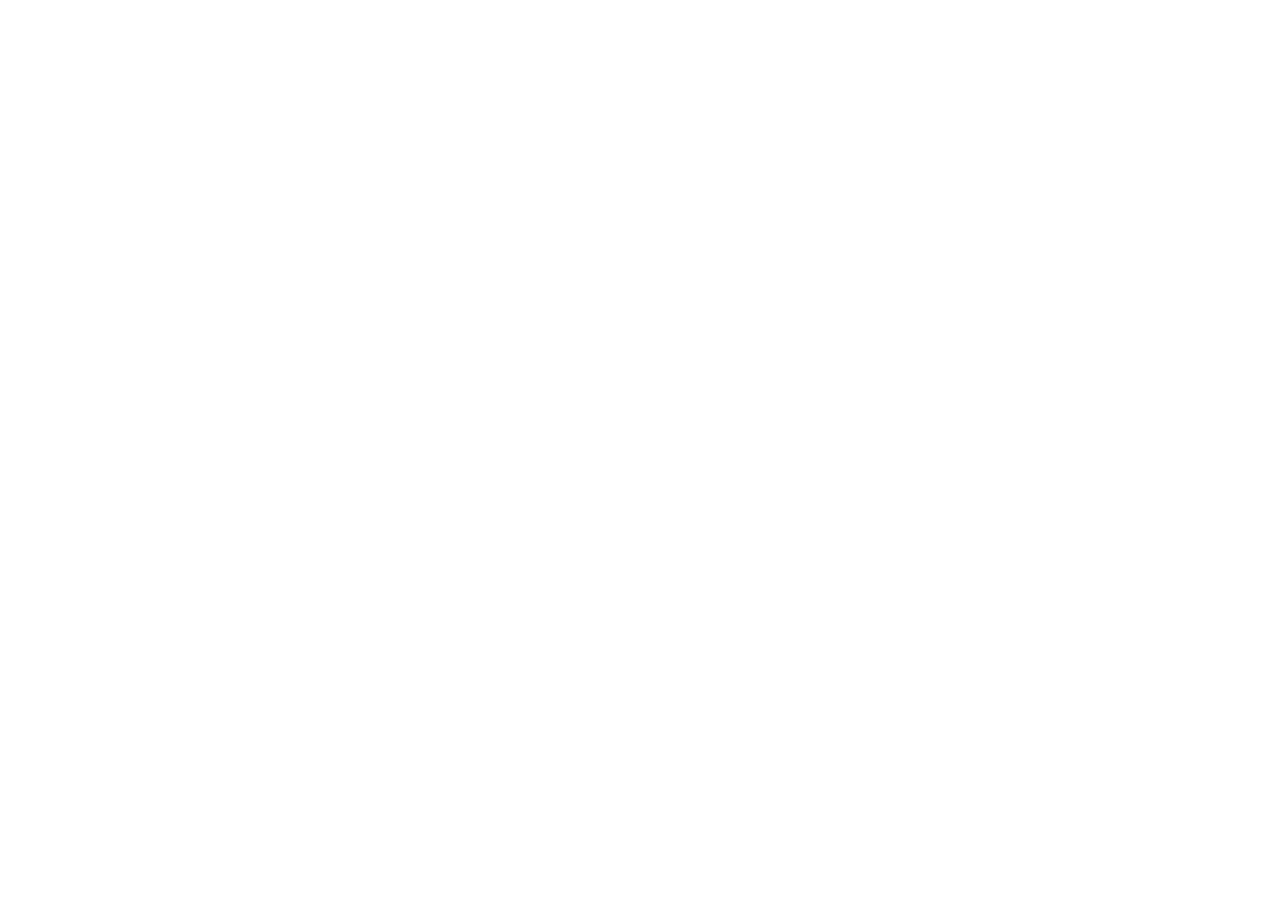
==== a1/index.html @ f4bd6eec "added a1" ====
<!--
    Centria Edu - Basics of Web Development

    Original author: Ville Heikkiniemi
    Modified by: Simo Sundell
    Last modified: 2026-18-09

    Based on the original course template.
-->

<!DOCTYPE html>
<html>
<head>
    <meta charset="UTF-8">
    <meta name="viewport" content="width=device-width, initial-scale=1.0">
    <meta name="author" content="Ville Heikkiniemi">
    <link rel="icon" href="favicon.ico">
    <link rel="stylesheet" href="style.css">

    <title>Centria Edu | Basics of Web Development<title>


</head>

<body>

    <header>
        <div class="container">
            <nav>
                <div class="logo">
                    centria <span>edu</span>
                </div>

                <ul>
                    <li><a href="#">Home</a></li>
                    <li><a href="#topics">Topics</a></li>
                    <li><a href="#">About</a></li>
                </ul>
            </nav>
        </div>
    </header>

    <main>

        <section class="hero">
            <div class="container">
                <div class="hero-content">

                    <span class="label">Basics of Web Development</span>

                    <h1>
                        Learn how the web works.
                    </h1>

                    <p>
                        Start from HTML and CSS and gradually build modern,
                        responsive and interactive web applications.
                    </p>

                    <a href="#topics" class="button">
                        Start learning
                    </a>

                </div>
            </div>
        <section>

        <section class="topics" id="topics">
            <div class="container">

                <h2>What we will learn</h2>

                <div class="cards">

                    <article class="card">
                        <h3>HTML</h3>
                        <p>
                            Learn how to structure web pages using semantic HTML.
                        </p>
                    </article>

                    <article class="card">
                        CSS</h3>
                        <p>
                            Learn how to style layouts, colors, typography and
                            responsive interfaces.
                        </p>
                    </article>

                </div>
            </div>
        </section>

    </main>

    <footer>
        <div class="container">
            <p>&copy; 2026 Centria Edu</p>
        </div>
    </footer>

</body>
</html>
---- a1/style.css ----
:root {
            --primary: #e10e49;
            --light: #ffffff;
            --dark: #1e1e1e;
            --blue: #263f6a;
            --green: #284e36;
            --orange: #e37222;
            --rose: #c24d52;
        }

        * {
            box-sizing: border-box;
            margin: 0;
            padding: 0;
        }

        body {
            font-family: Arial, Helvetica, sans-serif;
            background-color: var(--light);
            color: var(--dark);
            line-height: 1.6;
        }

        header {
            border-bottom: 1px solid #e5e5e5;
        }

        .container {
            width: min(1100px, 90%);
            margin: 0 auto;
        }

        nav {
            min-height: 72px;
            display: flex;
            justify-content: space-between;
            align-items: center;
        }

        .logo {
            font-size: 1.4rem;
            font-weight: bold;
            color: var(--dark);
        }

        .logo span {
            color: var(--primary);
        }

        nav ul {
            display: flex;
            gap: 2rem;
            list-style: none;
        }

        nav a {
            color: var(--dark);
            text-decoration: none;
        }

        nav a:hover {
            color: var(--primary);
        }

        .hero {
            min-height: 70vh;
            display: flex;
            align-items: center;
        }

        .hero-content {
            max-width: 700px;
        }

        .label {
            display: inline-block;
            margin-bottom: 1rem;
            color: var(--primary);
            font-weight: bold;
            text-transform: uppercase;
            letter-spacing: 0.08rem;
        }

        h1 {
            margin-bottom: 1.5rem;
            font-size: clamp(2.5rem, 6vw, 5rem);
            line-height: 1.05;
        }

        .hero p {
            max-width: 600px;
            margin-bottom: 2rem;
            font-size: 1.2rem;
            color: #555;
        }

        .button {
            display: inline-block;
            padding: 0.9rem 1.4rem;
            background-color: var(--primary);
            color: var(--light);
            text-decoration: none;
            border-radius: 6px;
            font-weight: bold;
        }

        .button:hover {
            background-color: var(--rose);
        }

        .topics {
            padding: 5rem 0;
            background-color: #f7f7f7;
        }

        .topics h2 {
            margin-bottom: 2rem;
            font-size: 2rem;
        }

        .cards {
            display: grid;
            grid-template-columns: repeat(2, 1fr);
            gap: 1.5rem;
        }

        .card {
            padding: 2rem;
            background-color: var(--light);
            border: 1px solid #e5e5e5;
            border-radius: 8px;
        }

        .card h3 {
            margin-bottom: 0.8rem;
        }

        .card:nth-child(1) {
            border-top: 4px solid var(--blue);
        }

        .card:nth-child(2) {
            border-top: 4px solid var(--green);
        }

        .card:nth-child(3) {
            border-top: 4px solid var(--orange);
        }

        footer {
            padding: 2rem 0;
            background-color: var(--dark);
            color: var(--light);
        }

        @media (max-width: 700px) {
            nav ul {
                display: none;
            }

            .cards {
                grid-template-columns: 1fr;
            }

            .hero {
                min-height: 60vh;
            }
        }
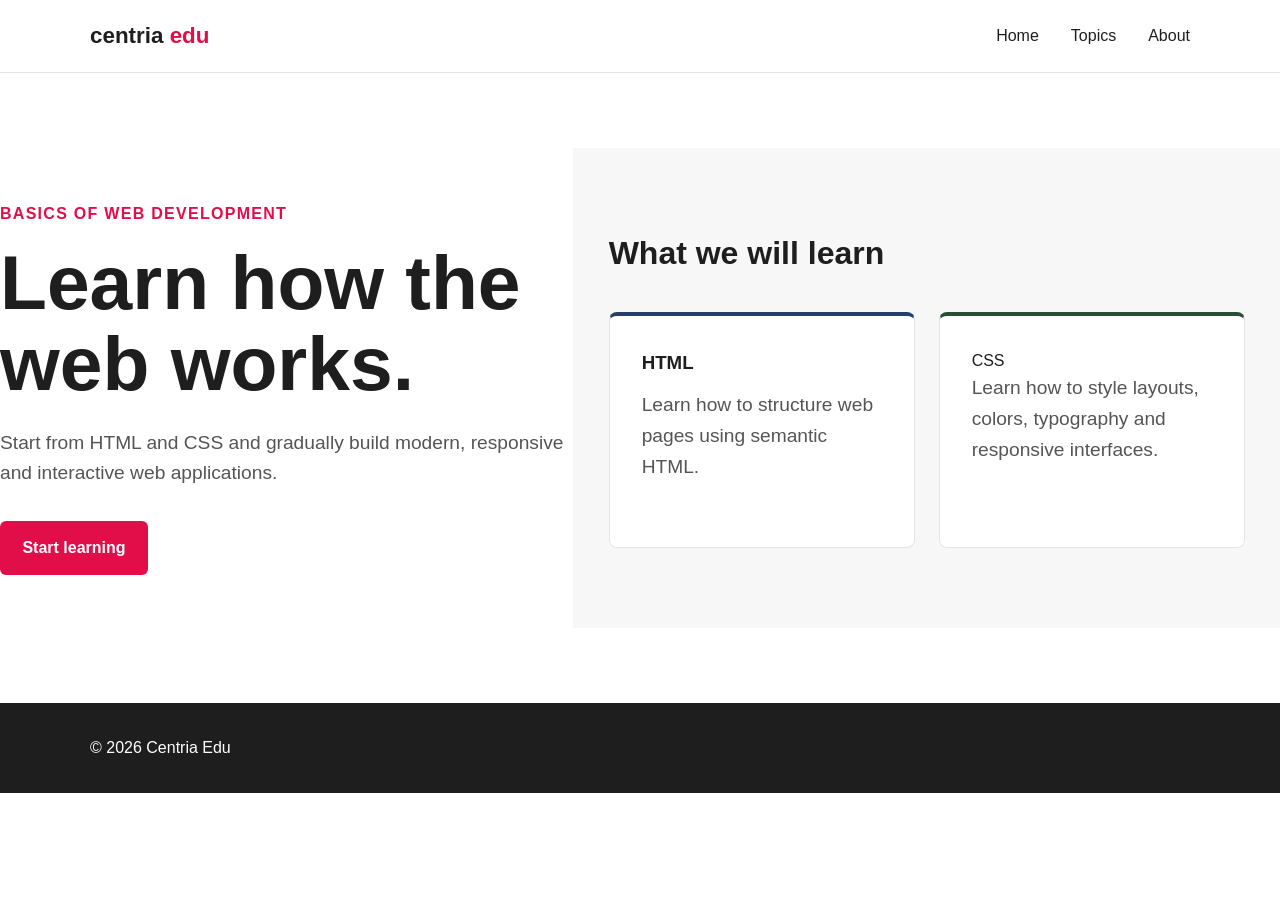
==== commit b59aa4a1: "fixed html" ====
--- a/a1/index.html
+++ b/a1/index.html
@@ -17,7 +17,7 @@
     <link rel="icon" href="favicon.ico">
     <link rel="stylesheet" href="style.css">
 
-    <title>Centria Edu | Basics of Web Development<title>
+    <title>Centria Edu | Basics of Web Development</title>
 
 
 </head>
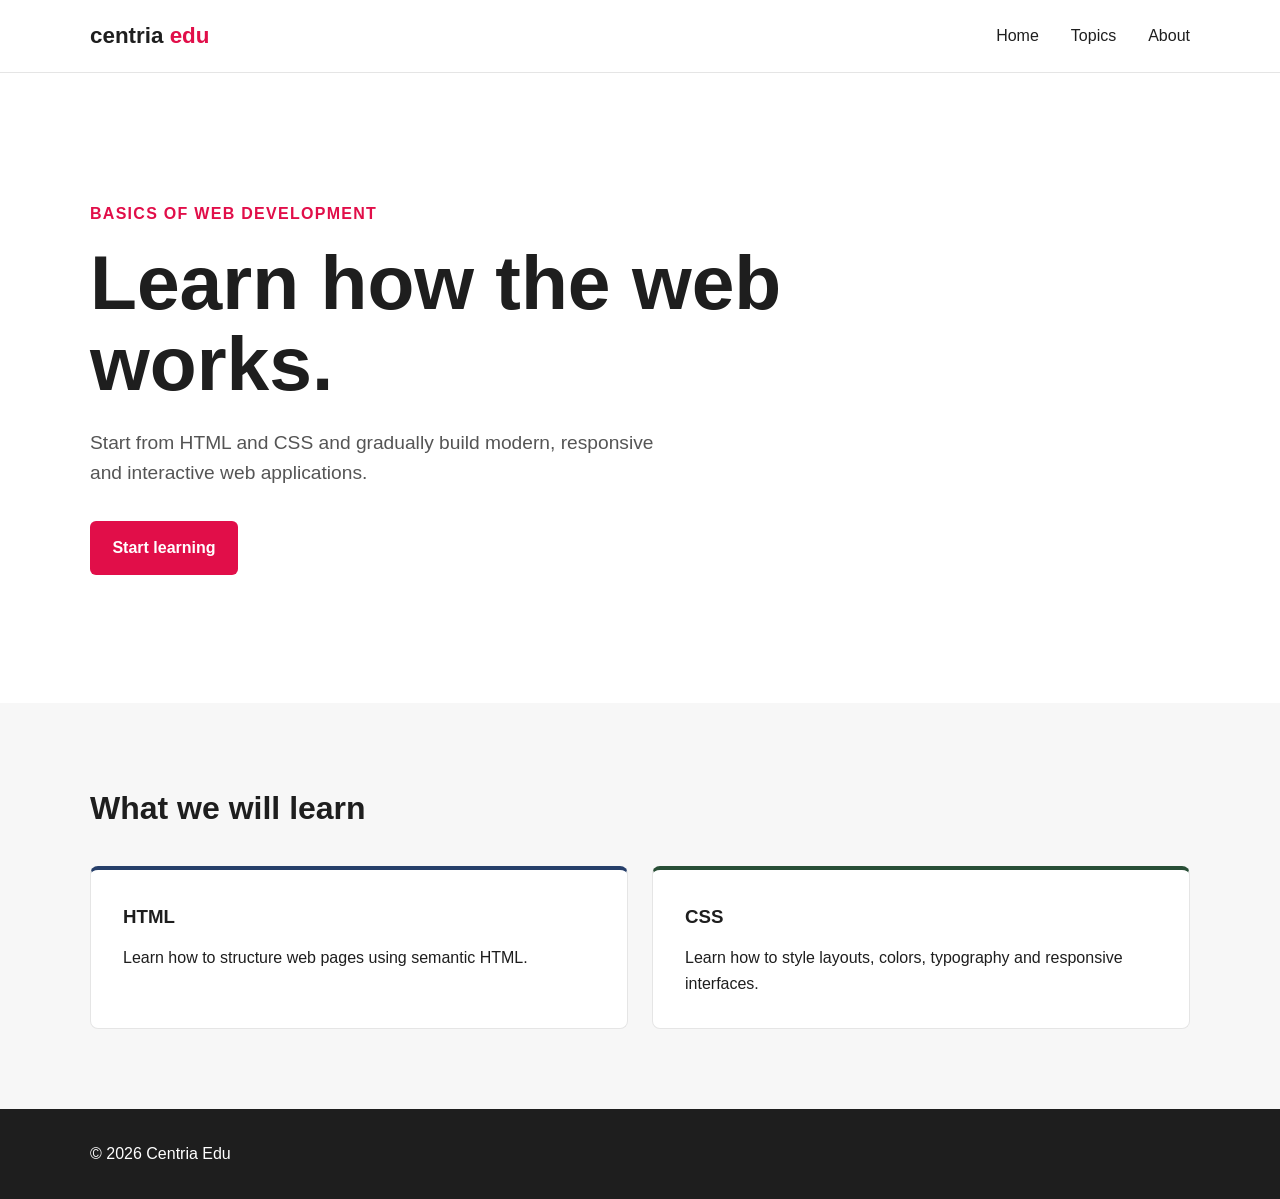
==== commit 4ec985e8: "fixed html more" ====
--- a/a1/index.html
+++ b/a1/index.html
@@ -63,7 +63,7 @@
 
                 </div>
             </div>
-        <section>
+        </section>
 
         <section class="topics" id="topics">
             <div class="container">
@@ -80,7 +80,7 @@
                     </article>
 
                     <article class="card">
-                        CSS</h3>
+                        <h3>CSS</h3>
                         <p>
                             Learn how to style layouts, colors, typography and
                             responsive interfaces.
